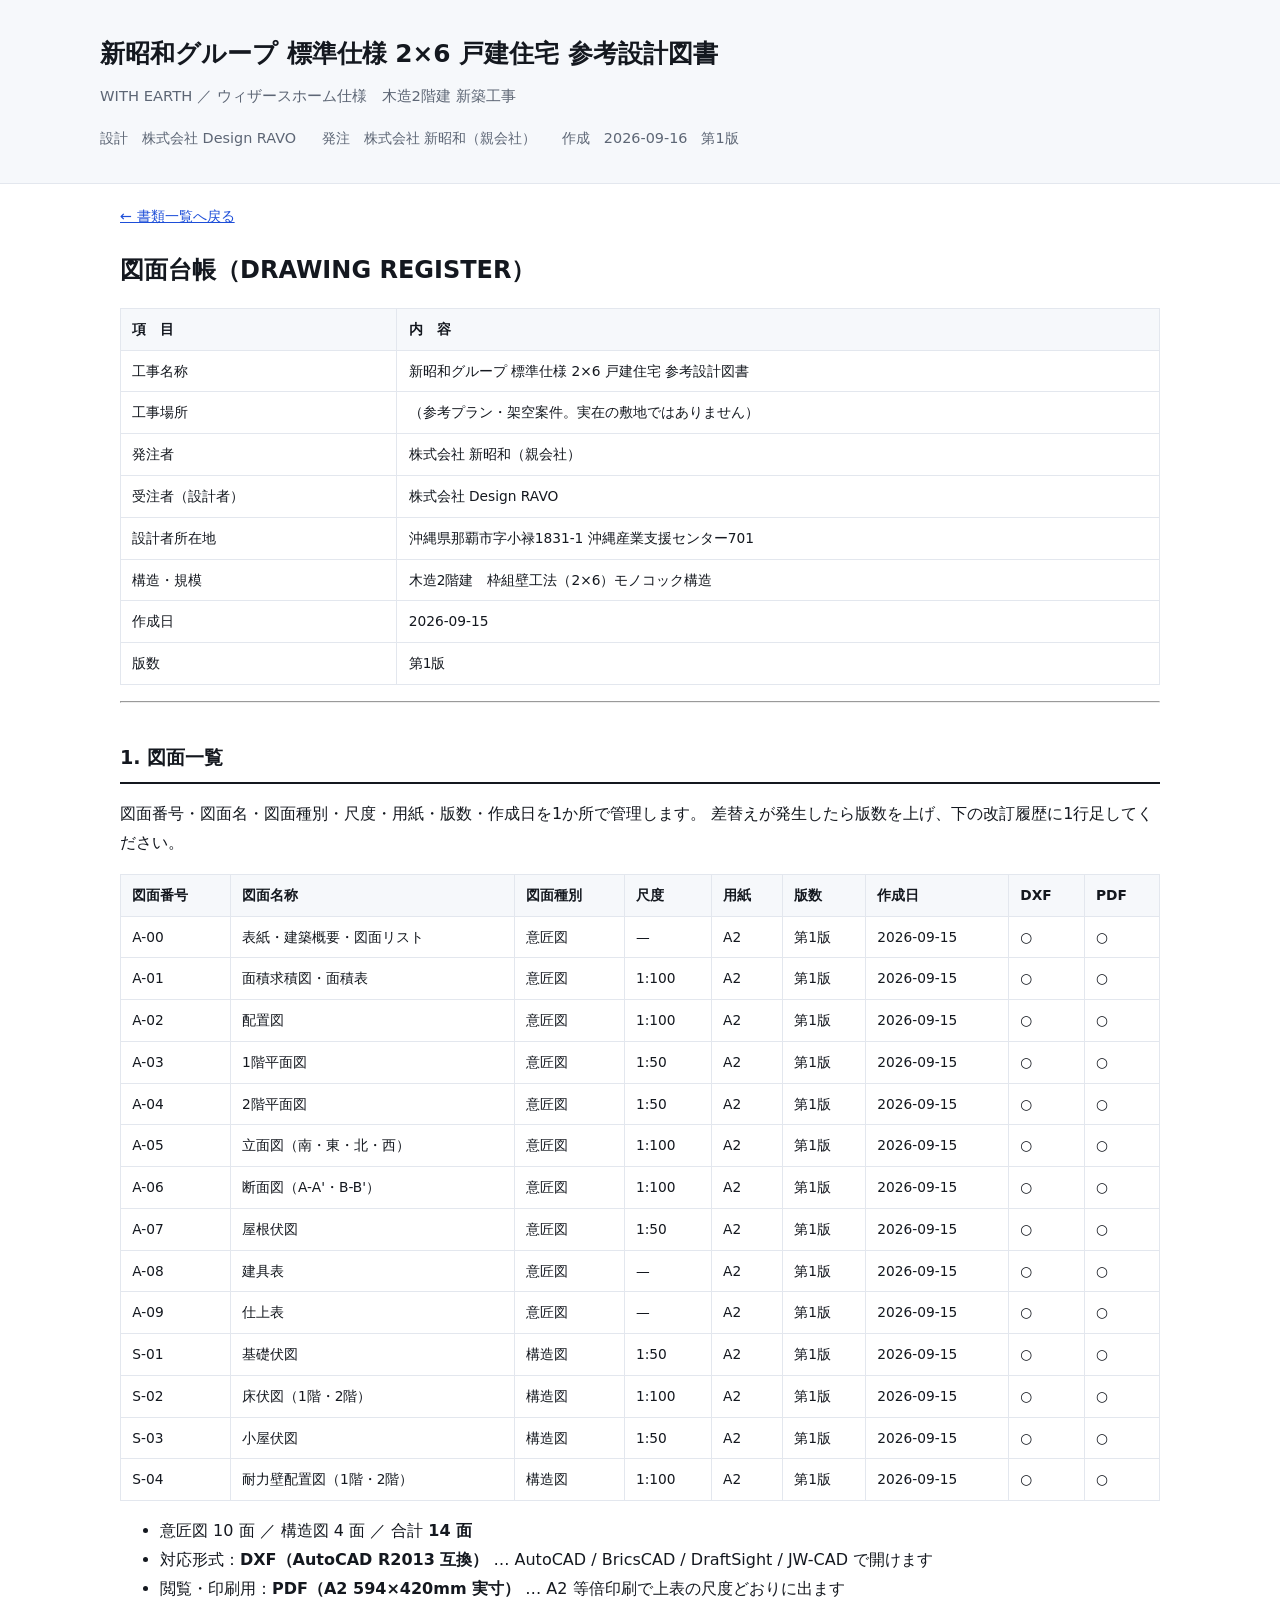
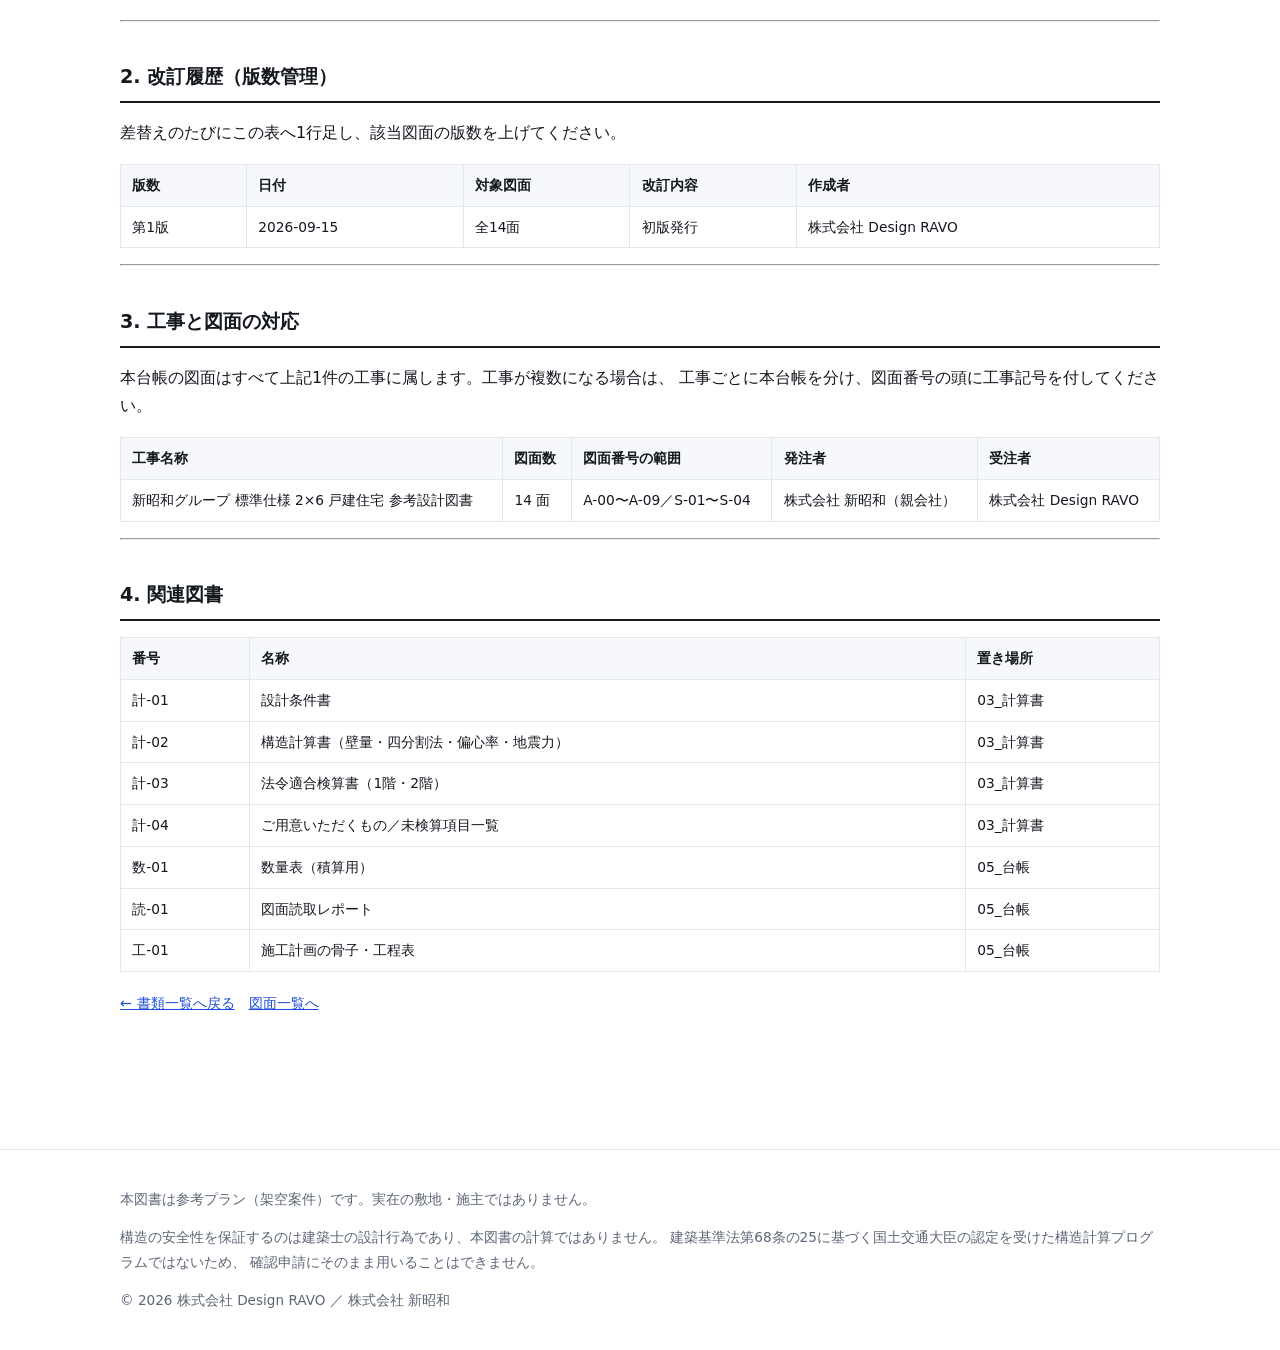
==== docs/図面台帳.html @ 3dadcd96 "図面公開サイト 初版：意匠図10面・構造図4面・計算書・台帳 株式会社 Design RAVO（親会社：株式会社新昭和／ウィザースホーム）向けの 木造2階建 枠組壁工法（2×6）参考設計図書を閲覧・印" ====
<!doctype html>
<html lang="ja">
<head>
<meta charset="utf-8">
<meta name="viewport" content="width=device-width,initial-scale=1">
<meta name="robots" content="noindex,nofollow">
<title>図面台帳｜新昭和グループ 標準仕様 2×6 戸建住宅 参考設計図書</title>
<meta name="description" content="図面台帳">
<link rel="stylesheet" href="../assets/style.css">
</head>
<body>
<header class="site">
 <div class="wrap">
  <h1>新昭和グループ 標準仕様 2×6 戸建住宅 参考設計図書</h1>
  <p class="sub">WITH EARTH ／ ウィザースホーム仕様　木造2階建 新築工事</p>
  <div class="meta">
   <span>設計　株式会社 Design RAVO</span>
   <span>発注　株式会社 新昭和（親会社）</span>
   <span>作成　2026-09-16　第1版</span>
  </div>
 </div>
</header>
<main>
 <div class="wrap">
<nav class="crumb"><a href="../documents.html">← 書類一覧へ戻る</a></nav>
<article class="doc">
<h1 id="drawing-register">図面台帳（DRAWING REGISTER）</h1>
<table>
<thead>
<tr>
<th>項　目</th>
<th>内　容</th>
</tr>
</thead>
<tbody>
<tr>
<td>工事名称</td>
<td>新昭和グループ 標準仕様 2×6 戸建住宅 参考設計図書</td>
</tr>
<tr>
<td>工事場所</td>
<td>（参考プラン・架空案件。実在の敷地ではありません）</td>
</tr>
<tr>
<td>発注者</td>
<td>株式会社 新昭和（親会社）</td>
</tr>
<tr>
<td>受注者（設計者）</td>
<td>株式会社 Design RAVO</td>
</tr>
<tr>
<td>設計者所在地</td>
<td>沖縄県那覇市字小禄1831-1 沖縄産業支援センター701</td>
</tr>
<tr>
<td>構造・規模</td>
<td>木造2階建　枠組壁工法（2×6）モノコック構造</td>
</tr>
<tr>
<td>作成日</td>
<td>2026-09-15</td>
</tr>
<tr>
<td>版数</td>
<td>第1版</td>
</tr>
</tbody>
</table>
<hr />
<h2 id="1">1. 図面一覧</h2>
<p>図面番号・図面名・図面種別・尺度・用紙・版数・作成日を1か所で管理します。
差替えが発生したら版数を上げ、下の改訂履歴に1行足してください。</p>
<table>
<thead>
<tr>
<th>図面番号</th>
<th>図面名称</th>
<th>図面種別</th>
<th>尺度</th>
<th>用紙</th>
<th>版数</th>
<th>作成日</th>
<th>DXF</th>
<th>PDF</th>
</tr>
</thead>
<tbody>
<tr>
<td>A-00</td>
<td>表紙・建築概要・図面リスト</td>
<td>意匠図</td>
<td>—</td>
<td>A2</td>
<td>第1版</td>
<td>2026-09-15</td>
<td>○</td>
<td>○</td>
</tr>
<tr>
<td>A-01</td>
<td>面積求積図・面積表</td>
<td>意匠図</td>
<td>1:100</td>
<td>A2</td>
<td>第1版</td>
<td>2026-09-15</td>
<td>○</td>
<td>○</td>
</tr>
<tr>
<td>A-02</td>
<td>配置図</td>
<td>意匠図</td>
<td>1:100</td>
<td>A2</td>
<td>第1版</td>
<td>2026-09-15</td>
<td>○</td>
<td>○</td>
</tr>
<tr>
<td>A-03</td>
<td>1階平面図</td>
<td>意匠図</td>
<td>1:50</td>
<td>A2</td>
<td>第1版</td>
<td>2026-09-15</td>
<td>○</td>
<td>○</td>
</tr>
<tr>
<td>A-04</td>
<td>2階平面図</td>
<td>意匠図</td>
<td>1:50</td>
<td>A2</td>
<td>第1版</td>
<td>2026-09-15</td>
<td>○</td>
<td>○</td>
</tr>
<tr>
<td>A-05</td>
<td>立面図（南・東・北・西）</td>
<td>意匠図</td>
<td>1:100</td>
<td>A2</td>
<td>第1版</td>
<td>2026-09-15</td>
<td>○</td>
<td>○</td>
</tr>
<tr>
<td>A-06</td>
<td>断面図（A-A'・B-B'）</td>
<td>意匠図</td>
<td>1:100</td>
<td>A2</td>
<td>第1版</td>
<td>2026-09-15</td>
<td>○</td>
<td>○</td>
</tr>
<tr>
<td>A-07</td>
<td>屋根伏図</td>
<td>意匠図</td>
<td>1:50</td>
<td>A2</td>
<td>第1版</td>
<td>2026-09-15</td>
<td>○</td>
<td>○</td>
</tr>
<tr>
<td>A-08</td>
<td>建具表</td>
<td>意匠図</td>
<td>—</td>
<td>A2</td>
<td>第1版</td>
<td>2026-09-15</td>
<td>○</td>
<td>○</td>
</tr>
<tr>
<td>A-09</td>
<td>仕上表</td>
<td>意匠図</td>
<td>—</td>
<td>A2</td>
<td>第1版</td>
<td>2026-09-15</td>
<td>○</td>
<td>○</td>
</tr>
<tr>
<td>S-01</td>
<td>基礎伏図</td>
<td>構造図</td>
<td>1:50</td>
<td>A2</td>
<td>第1版</td>
<td>2026-09-15</td>
<td>○</td>
<td>○</td>
</tr>
<tr>
<td>S-02</td>
<td>床伏図（1階・2階）</td>
<td>構造図</td>
<td>1:100</td>
<td>A2</td>
<td>第1版</td>
<td>2026-09-15</td>
<td>○</td>
<td>○</td>
</tr>
<tr>
<td>S-03</td>
<td>小屋伏図</td>
<td>構造図</td>
<td>1:50</td>
<td>A2</td>
<td>第1版</td>
<td>2026-09-15</td>
<td>○</td>
<td>○</td>
</tr>
<tr>
<td>S-04</td>
<td>耐力壁配置図（1階・2階）</td>
<td>構造図</td>
<td>1:100</td>
<td>A2</td>
<td>第1版</td>
<td>2026-09-15</td>
<td>○</td>
<td>○</td>
</tr>
</tbody>
</table>
<ul>
<li>意匠図 10 面 ／
  構造図 4 面 ／
  合計 <strong>14 面</strong></li>
<li>対応形式：<strong>DXF（AutoCAD R2013 互換）</strong> … AutoCAD / BricsCAD / DraftSight / JW-CAD で開けます</li>
<li>閲覧・印刷用：<strong>PDF（A2 594×420mm 実寸）</strong> … A2 等倍印刷で上表の尺度どおりに出ます</li>
</ul>
<hr />
<h2 id="2">2. 改訂履歴（版数管理）</h2>
<p>差替えのたびにこの表へ1行足し、該当図面の版数を上げてください。</p>
<table>
<thead>
<tr>
<th>版数</th>
<th>日付</th>
<th>対象図面</th>
<th>改訂内容</th>
<th>作成者</th>
</tr>
</thead>
<tbody>
<tr>
<td>第1版</td>
<td>2026-09-15</td>
<td>全14面</td>
<td>初版発行</td>
<td>株式会社 Design RAVO</td>
</tr>
</tbody>
</table>
<hr />
<h2 id="3">3. 工事と図面の対応</h2>
<p>本台帳の図面はすべて上記1件の工事に属します。工事が複数になる場合は、
工事ごとに本台帳を分け、図面番号の頭に工事記号を付してください。</p>
<table>
<thead>
<tr>
<th>工事名称</th>
<th>図面数</th>
<th>図面番号の範囲</th>
<th>発注者</th>
<th>受注者</th>
</tr>
</thead>
<tbody>
<tr>
<td>新昭和グループ 標準仕様 2×6 戸建住宅 参考設計図書</td>
<td>14 面</td>
<td>A-00〜A-09／S-01〜S-04</td>
<td>株式会社 新昭和（親会社）</td>
<td>株式会社 Design RAVO</td>
</tr>
</tbody>
</table>
<hr />
<h2 id="4">4. 関連図書</h2>
<table>
<thead>
<tr>
<th>番号</th>
<th>名称</th>
<th>置き場所</th>
</tr>
</thead>
<tbody>
<tr>
<td>計-01</td>
<td>設計条件書</td>
<td>03_計算書</td>
</tr>
<tr>
<td>計-02</td>
<td>構造計算書（壁量・四分割法・偏心率・地震力）</td>
<td>03_計算書</td>
</tr>
<tr>
<td>計-03</td>
<td>法令適合検算書（1階・2階）</td>
<td>03_計算書</td>
</tr>
<tr>
<td>計-04</td>
<td>ご用意いただくもの／未検算項目一覧</td>
<td>03_計算書</td>
</tr>
<tr>
<td>数-01</td>
<td>数量表（積算用）</td>
<td>05_台帳</td>
</tr>
<tr>
<td>読-01</td>
<td>図面読取レポート</td>
<td>05_台帳</td>
</tr>
<tr>
<td>工-01</td>
<td>施工計画の骨子・工程表</td>
<td>05_台帳</td>
</tr>
</tbody>
</table>
</article>
<nav class="crumb"><a href="../documents.html">← 書類一覧へ戻る</a>　<a href="../index.html">図面一覧へ</a></nav>
 </div>
</main>
<footer>
 <div class="wrap">
  <p>本図書は参考プラン（架空案件）です。実在の敷地・施主ではありません。</p>
  <p>構造の安全性を保証するのは建築士の設計行為であり、本図書の計算ではありません。
  建築基準法第68条の25に基づく国土交通大臣の認定を受けた構造計算プログラムではないため、
  確認申請にそのまま用いることはできません。</p>
  <p>&copy; 2026 株式会社 Design RAVO ／ 株式会社 新昭和</p>
 </div>
</footer>
</body>
</html>
---- assets/style.css ----
:root{--fg:#14181f;--mut:#5d6675;--line:#e3e7ee;--bg:#fff;--soft:#f6f8fb;--accent:#1d4ed8}
*{box-sizing:border-box}
body{margin:0;font-family:"Hiragino Sans","Yu Gothic",system-ui,sans-serif;color:var(--fg);
 background:var(--bg);line-height:1.8;-webkit-text-size-adjust:100%}
a{color:var(--accent)}
a:focus-visible,button:focus-visible{outline:3px solid #1d4ed8;outline-offset:2px}
header.site{background:var(--soft);border-bottom:1px solid var(--line);padding:2rem 1.25rem}
.wrap{max-width:1080px;margin:0 auto;padding:0 1.25rem}
header.site .wrap{padding:0}
h1{font-size:1.55rem;margin:0 0 .4rem}
h2{font-size:1.2rem;margin:2.4rem 0 .9rem;padding-bottom:.4rem;border-bottom:2px solid var(--fg)}
h3{font-size:1rem;margin:1.6rem 0 .5rem}
.sub{color:var(--mut);margin:.15rem 0;font-size:.92rem}
.meta{display:flex;flex-wrap:wrap;gap:.5rem 1.6rem;margin-top:1rem;font-size:.9rem;color:var(--mut)}
main{padding:0 0 4rem}
.cards{display:grid;gap:1rem;grid-template-columns:repeat(auto-fill,minmax(240px,1fr));margin:1rem 0}
.card{border:1px solid var(--line);border-radius:.6rem;overflow:hidden;background:#fff;
 display:flex;flex-direction:column}
.card img{width:100%;height:170px;object-fit:contain;background:#fafbfd;border-bottom:1px solid var(--line);display:block}
.card .body{padding:.75rem .9rem;flex:1;display:flex;flex-direction:column;gap:.35rem}
.card .no{font-weight:700;font-size:.82rem;color:var(--mut);letter-spacing:.04em}
.card .nm{font-weight:600;line-height:1.5}
.card .sc{font-size:.82rem;color:var(--mut)}
.card .links{display:flex;gap:.5rem;margin-top:auto;padding-top:.5rem}
.card .links a{font-size:.85rem;text-decoration:none;border:1px solid var(--line);
 border-radius:.35rem;padding:.25rem .6rem;color:var(--accent)}
.card .links a:hover{background:var(--soft)}
table{border-collapse:collapse;width:100%;margin:1rem 0;font-size:.92rem}
th,td{border:1px solid var(--line);padding:.5rem .7rem;text-align:left;vertical-align:top}
th{background:var(--soft);font-weight:600}
td.num,th.num{text-align:right}
.note{background:var(--soft);border-left:4px solid var(--mut);padding:.9rem 1.1rem;
 border-radius:0 .4rem .4rem 0;margin:1.2rem 0}
.note.warn{border-left-color:#b45309;background:#fffbeb}
.dl{display:inline-block;background:var(--accent);color:#fff;text-decoration:none;
 padding:.6rem 1.2rem;border-radius:.4rem;font-weight:600;margin:.4rem .4rem .4rem 0}
.dl:hover{background:#1e40af}
.dl.alt{background:#fff;color:var(--accent);border:1px solid var(--accent)}
ul.docs{list-style:none;padding:0}
ul.docs li{border:1px solid var(--line);border-radius:.5rem;padding:.8rem 1rem;margin:.55rem 0}
ul.docs li a{font-weight:600;text-decoration:none}
ul.docs li p{margin:.3rem 0 0;color:var(--mut);font-size:.9rem}
nav.crumb{margin:1.2rem 0;font-size:.9rem}
footer{border-top:1px solid var(--line);margin-top:3rem;padding:1.5rem 0;color:var(--mut);font-size:.85rem}
.doc h1{font-size:1.5rem}
.doc table{font-size:.86rem}
@media(max-width:600px){.card img{height:140px}h1{font-size:1.3rem}}
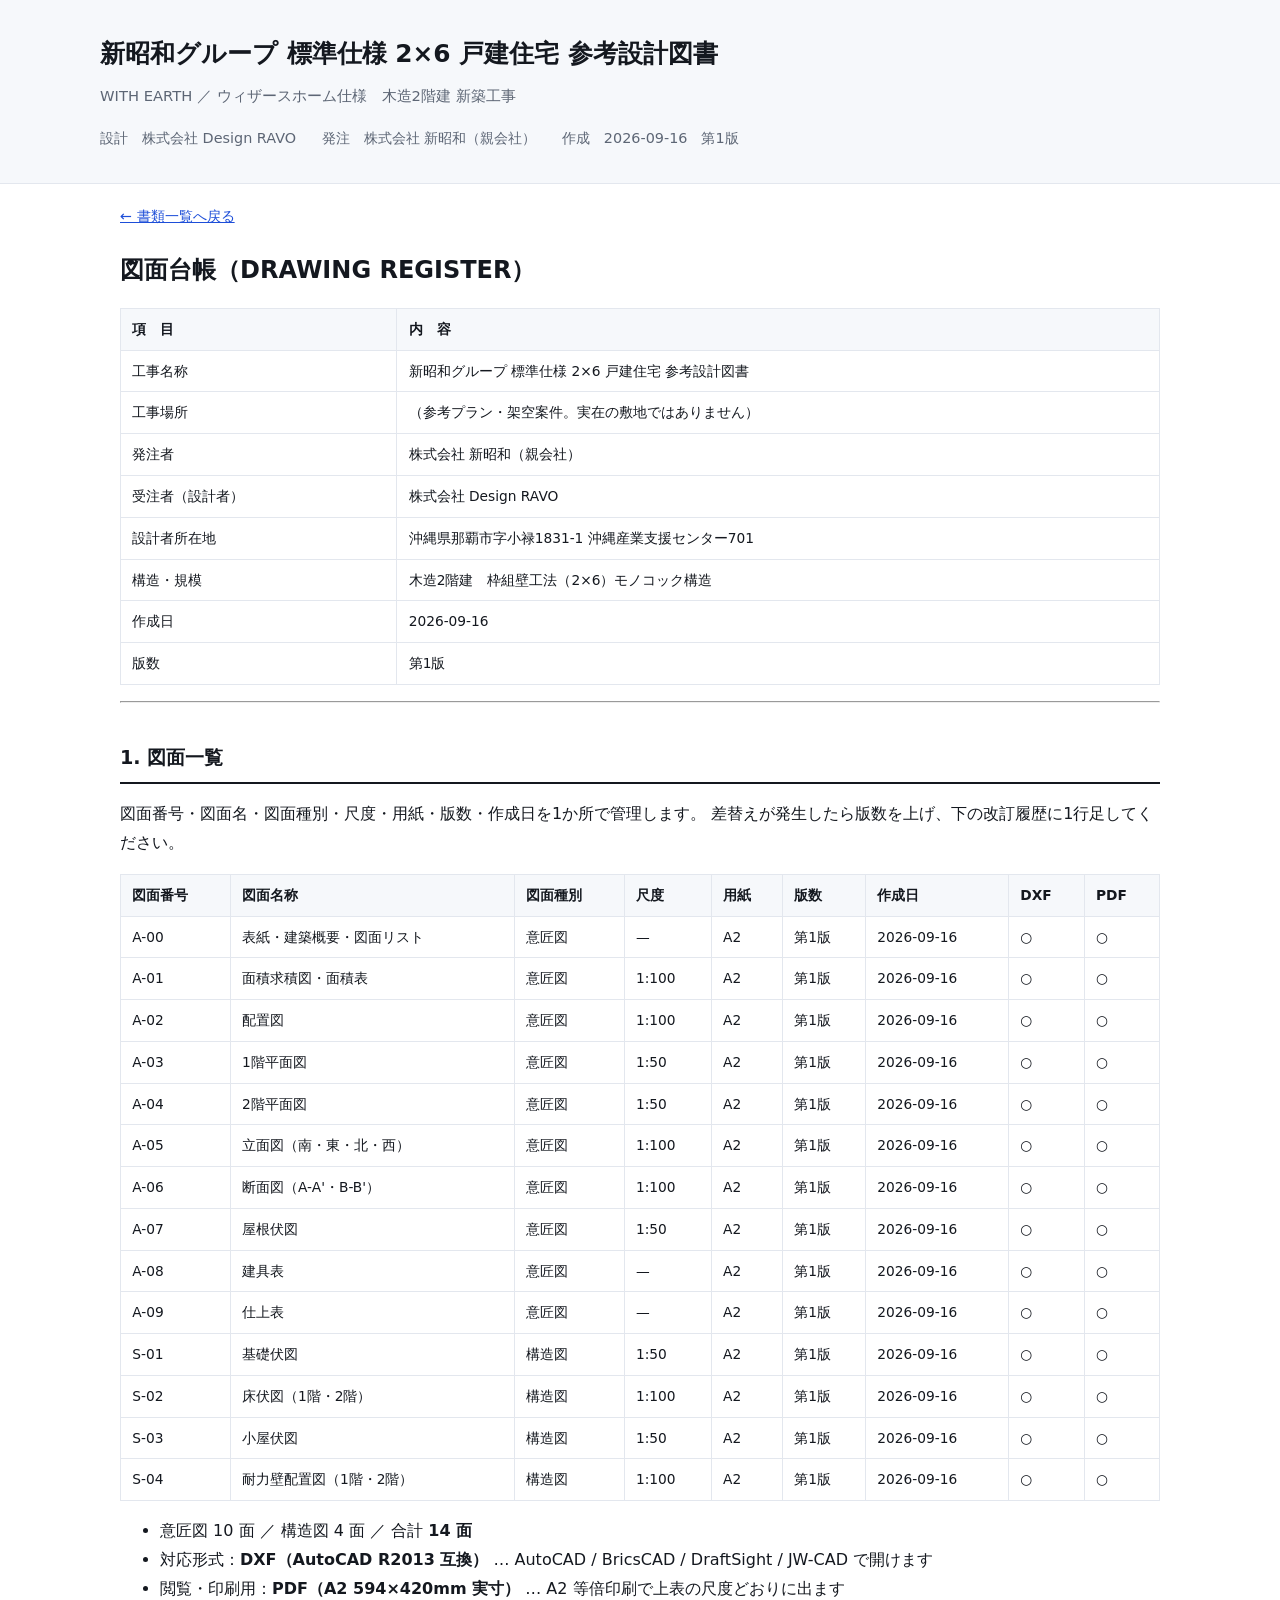
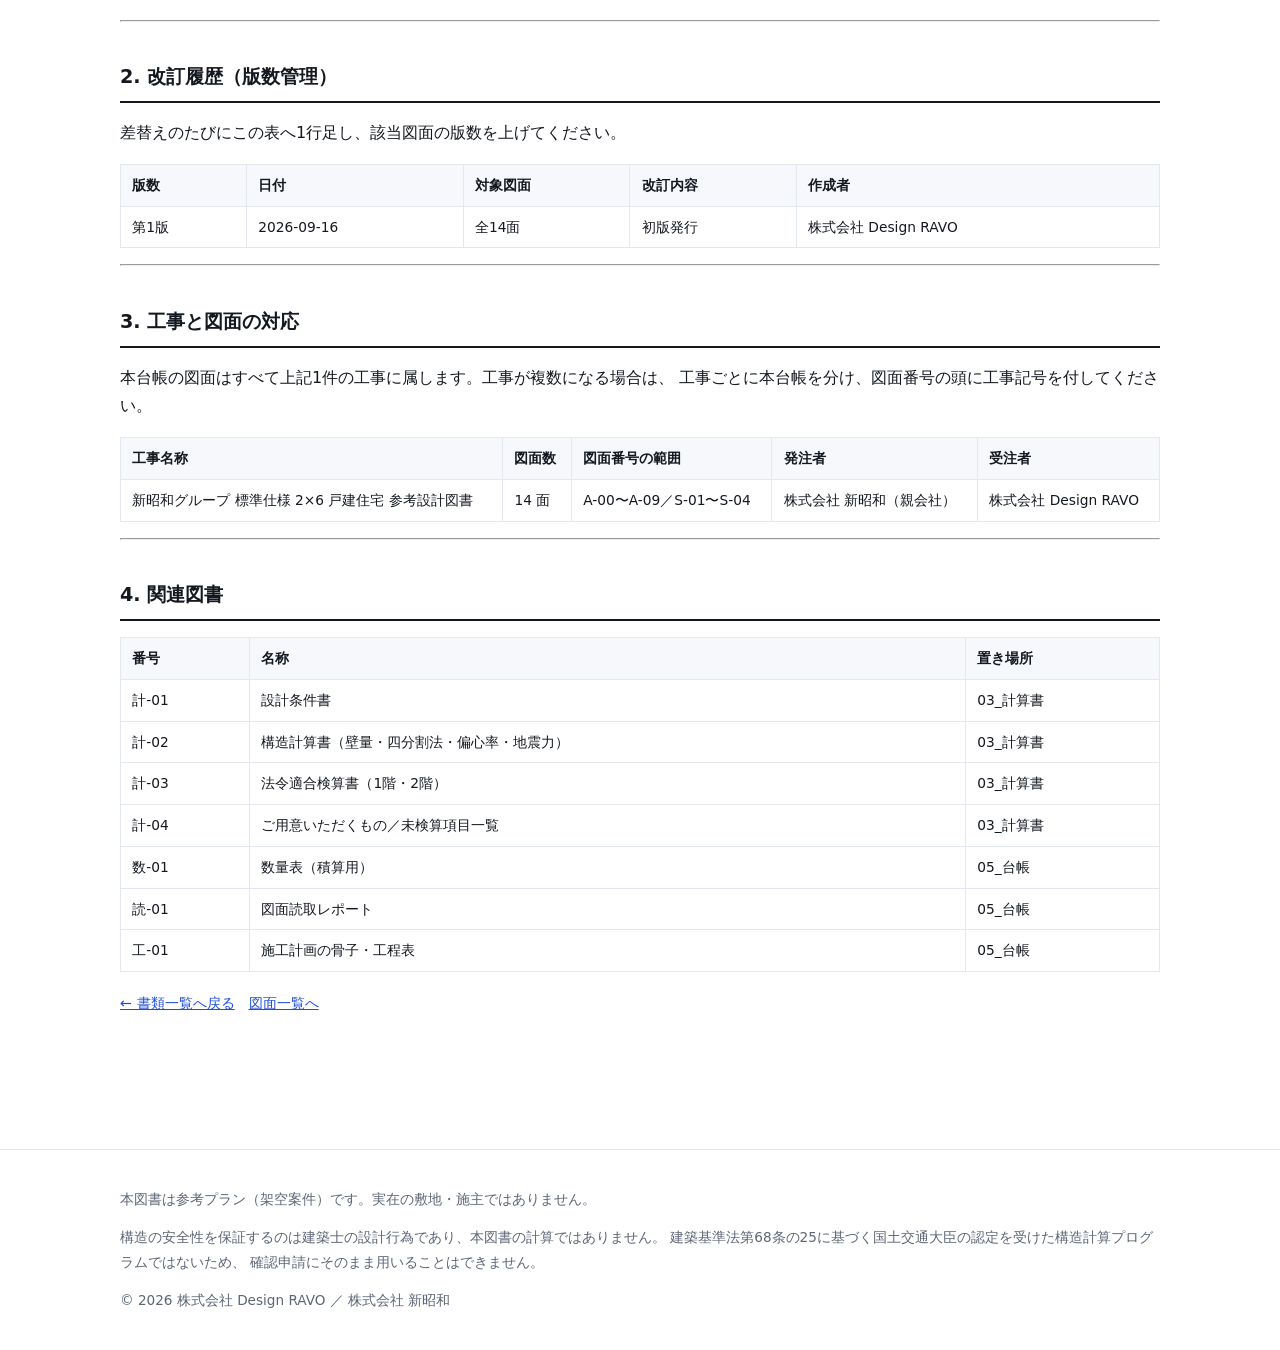
==== commit aaecad96: "図面公開サイト 更新 2026-09-16 13:59" ====
--- a/docs/図面台帳.html
+++ b/docs/図面台帳.html
@@ -59,7 +59,7 @@
 </tr>
 <tr>
 <td>作成日</td>
-<td>2026-09-15</td>
+<td>2026-09-16</td>
 </tr>
 <tr>
 <td>版数</td>
@@ -93,7 +93,7 @@
 <td>—</td>
 <td>A2</td>
 <td>第1版</td>
-<td>2026-09-15</td>
+<td>2026-09-16</td>
 <td>○</td>
 <td>○</td>
 </tr>
@@ -104,7 +104,7 @@
 <td>1:100</td>
 <td>A2</td>
 <td>第1版</td>
-<td>2026-09-15</td>
+<td>2026-09-16</td>
 <td>○</td>
 <td>○</td>
 </tr>
@@ -115,7 +115,7 @@
 <td>1:100</td>
 <td>A2</td>
 <td>第1版</td>
-<td>2026-09-15</td>
+<td>2026-09-16</td>
 <td>○</td>
 <td>○</td>
 </tr>
@@ -126,7 +126,7 @@
 <td>1:50</td>
 <td>A2</td>
 <td>第1版</td>
-<td>2026-09-15</td>
+<td>2026-09-16</td>
 <td>○</td>
 <td>○</td>
 </tr>
@@ -137,7 +137,7 @@
 <td>1:50</td>
 <td>A2</td>
 <td>第1版</td>
-<td>2026-09-15</td>
+<td>2026-09-16</td>
 <td>○</td>
 <td>○</td>
 </tr>
@@ -148,7 +148,7 @@
 <td>1:100</td>
 <td>A2</td>
 <td>第1版</td>
-<td>2026-09-15</td>
+<td>2026-09-16</td>
 <td>○</td>
 <td>○</td>
 </tr>
@@ -159,7 +159,7 @@
 <td>1:100</td>
 <td>A2</td>
 <td>第1版</td>
-<td>2026-09-15</td>
+<td>2026-09-16</td>
 <td>○</td>
 <td>○</td>
 </tr>
@@ -170,7 +170,7 @@
 <td>1:50</td>
 <td>A2</td>
 <td>第1版</td>
-<td>2026-09-15</td>
+<td>2026-09-16</td>
 <td>○</td>
 <td>○</td>
 </tr>
@@ -181,7 +181,7 @@
 <td>—</td>
 <td>A2</td>
 <td>第1版</td>
-<td>2026-09-15</td>
+<td>2026-09-16</td>
 <td>○</td>
 <td>○</td>
 </tr>
@@ -192,7 +192,7 @@
 <td>—</td>
 <td>A2</td>
 <td>第1版</td>
-<td>2026-09-15</td>
+<td>2026-09-16</td>
 <td>○</td>
 <td>○</td>
 </tr>
@@ -203,7 +203,7 @@
 <td>1:50</td>
 <td>A2</td>
 <td>第1版</td>
-<td>2026-09-15</td>
+<td>2026-09-16</td>
 <td>○</td>
 <td>○</td>
 </tr>
@@ -214,7 +214,7 @@
 <td>1:100</td>
 <td>A2</td>
 <td>第1版</td>
-<td>2026-09-15</td>
+<td>2026-09-16</td>
 <td>○</td>
 <td>○</td>
 </tr>
@@ -225,7 +225,7 @@
 <td>1:50</td>
 <td>A2</td>
 <td>第1版</td>
-<td>2026-09-15</td>
+<td>2026-09-16</td>
 <td>○</td>
 <td>○</td>
 </tr>
@@ -236,7 +236,7 @@
 <td>1:100</td>
 <td>A2</td>
 <td>第1版</td>
-<td>2026-09-15</td>
+<td>2026-09-16</td>
 <td>○</td>
 <td>○</td>
 </tr>
@@ -265,7 +265,7 @@
 <tbody>
 <tr>
 <td>第1版</td>
-<td>2026-09-15</td>
+<td>2026-09-16</td>
 <td>全14面</td>
 <td>初版発行</td>
 <td>株式会社 Design RAVO</td>
